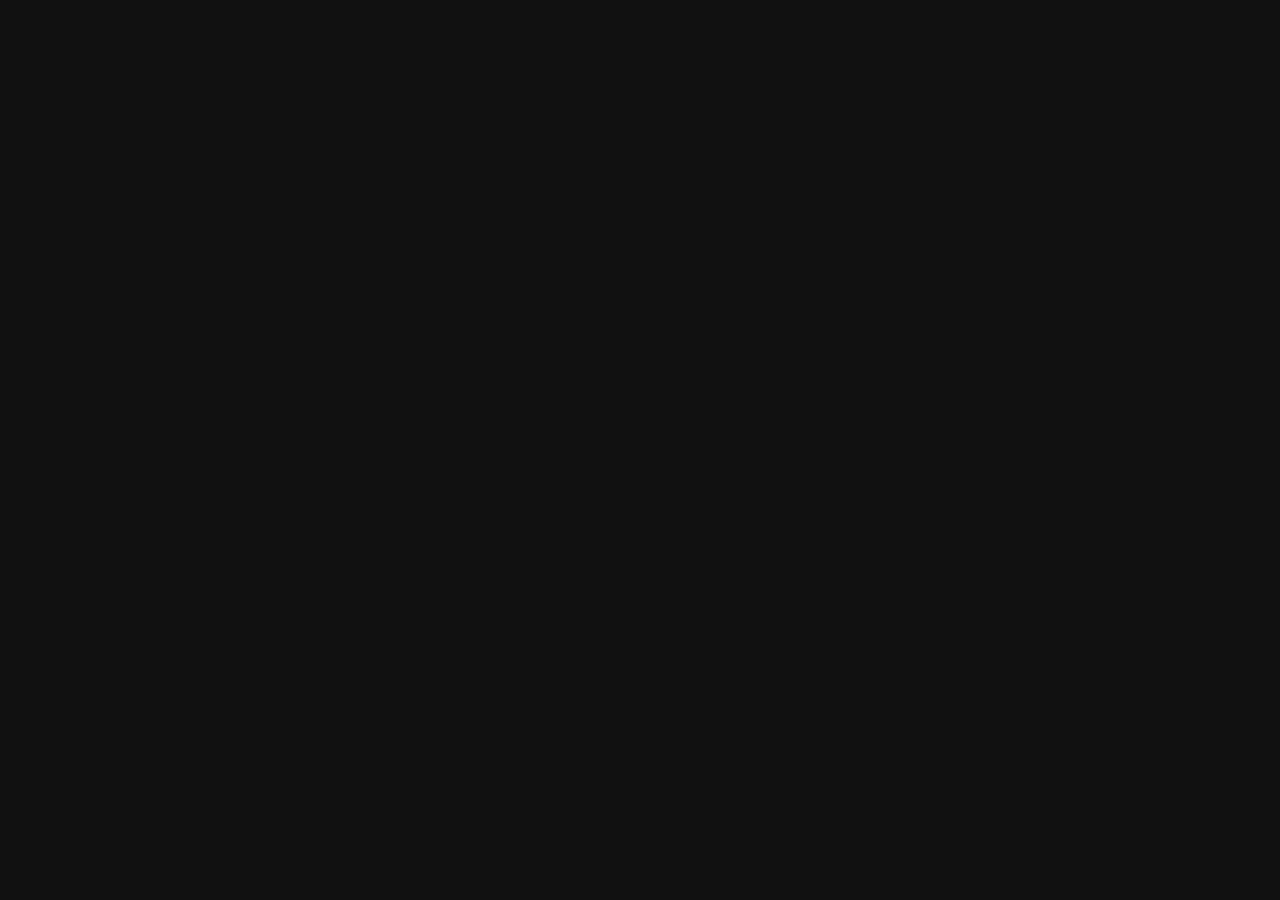
==== privacy-policy.html @ acc77272 "feat: create CAN'T FORGET website" ====
<!DOCTYPE html>
<html lang="en">

<head>
    <meta charset="UTF-8">
    <meta name="viewport" content="width=device-width, initial-scale=1.0">

    <title>Privacy Policy — CAN'T FORGET!</title>

    <link rel="stylesheet" href="styles.css">
</head>

<body>
</body>

</html>
---- styles.css ----
* {
    box-sizing: border-box;
    margin: 0;
    padding: 0;
}

html,
body {
    width: 100%;
    min-height: 100%;
}

body {
    background: #111111;
    color: #ffffff;

    font-family:
        Inter,
        -apple-system,
        BlinkMacSystemFont,
        "Segoe UI",
        Helvetica,
        Arial,
        sans-serif;
}

a {
    color: inherit;
    text-decoration: none;
}

.home {
    min-height: 100dvh;

    display: flex;
    flex-direction: column;

    padding: 48px 64px 42px;
}

.center-content {
    flex: 1;

    display: flex;
    align-items: center;
    justify-content: center;
}

.qr-placeholder {
    width: 116px;
    height: 116px;

    border: 2px solid #ffffff;

    display: flex;
    align-items: center;
    justify-content: center;

    font-size: 14px;
    letter-spacing: 0.12em;
}

.footer {
    width: 100%;

    display: flex;
    align-items: center;
    justify-content: space-between;

    font-size: 16px;
}

.footer-contact {
    display: flex;
    align-items: center;
    gap: 28px;
}

.footer-link {
    opacity: 0.9;

    transition: opacity 160ms ease;
}

.footer-link:hover {
    opacity: 0.55;
}

.linkedin-link {
    width: 22px;
    height: 22px;

    display: flex;
    align-items: center;
    justify-content: center;

    opacity: 0.9;

    transition: opacity 160ms ease;
}

.linkedin-link:hover {
    opacity: 0.55;
}

.linkedin-link svg {
    width: 100%;
    height: 100%;
    fill: currentColor;
}

@media (max-width: 700px) {
    .home {
        padding: 32px 24px 28px;
    }

    .footer {
        align-items: flex-start;
        gap: 24px;

        font-size: 14px;
    }

    .footer-contact {
        gap: 16px;
    }
}
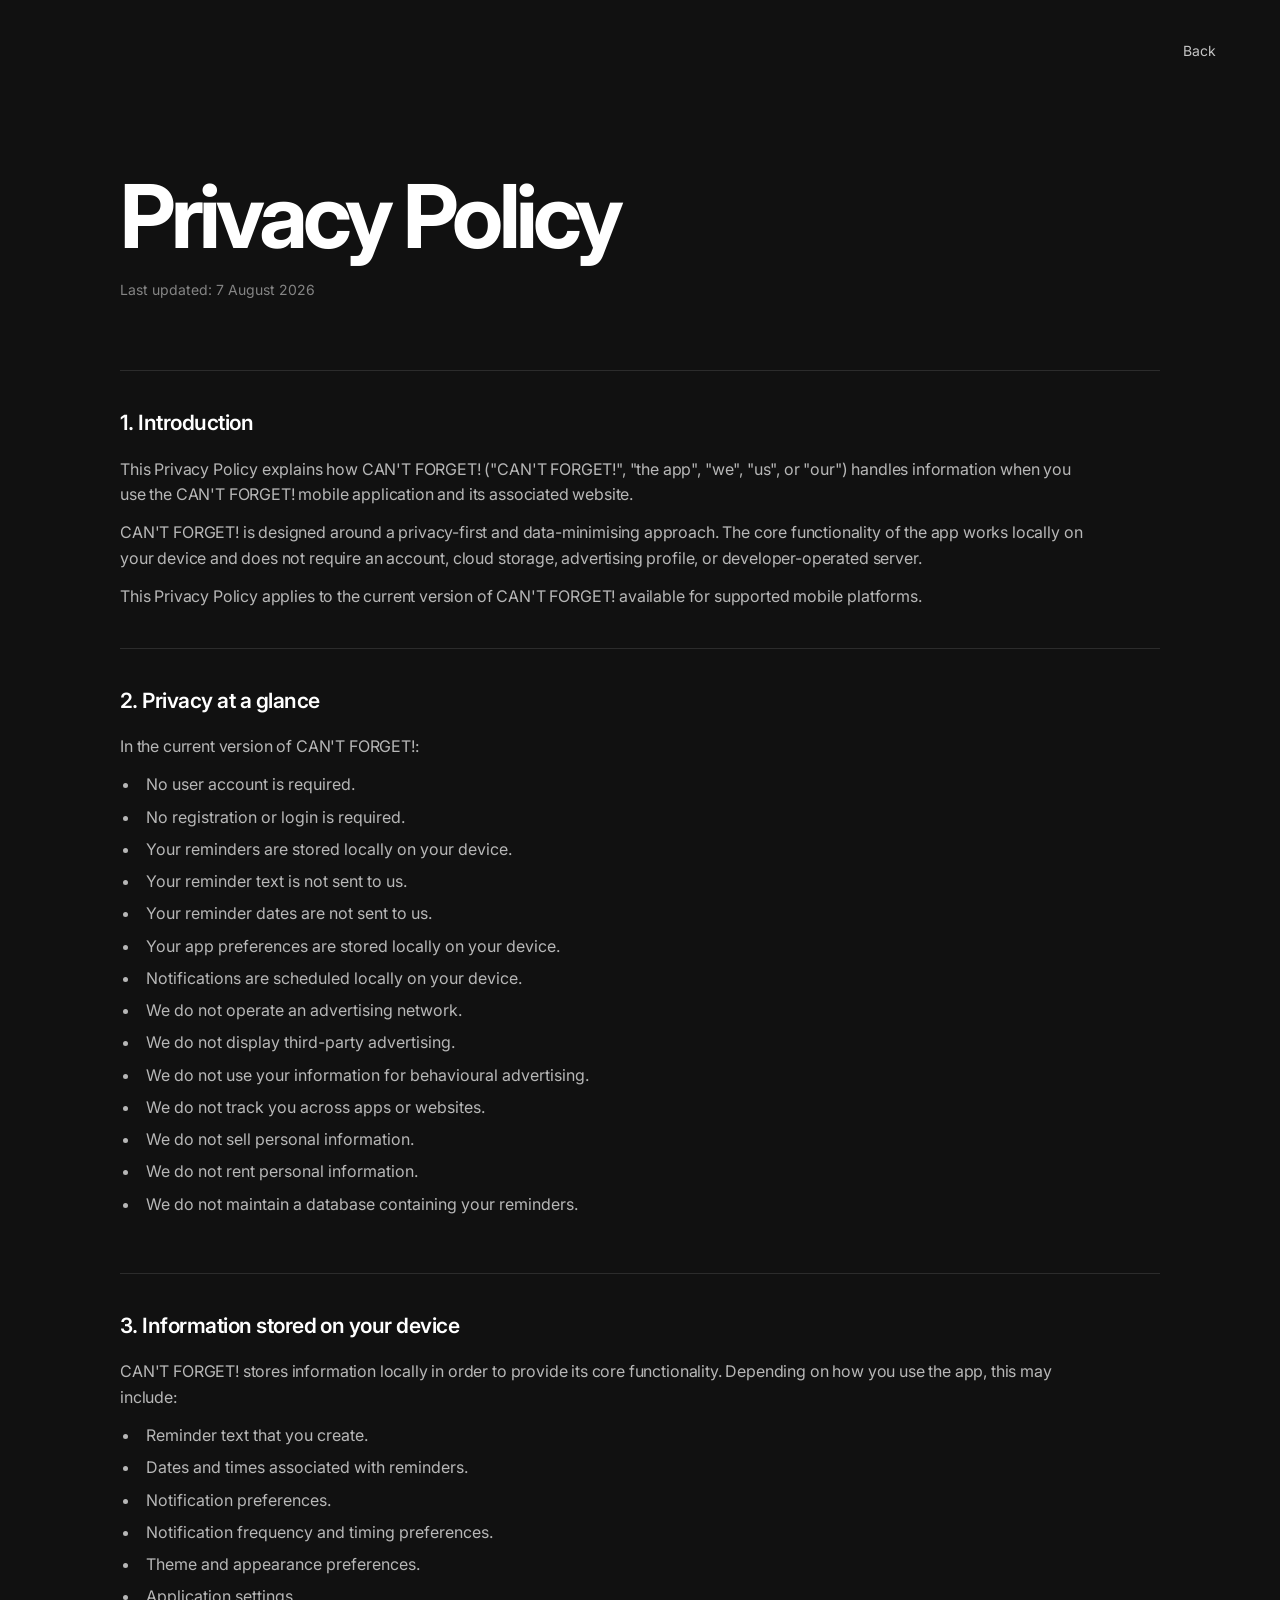
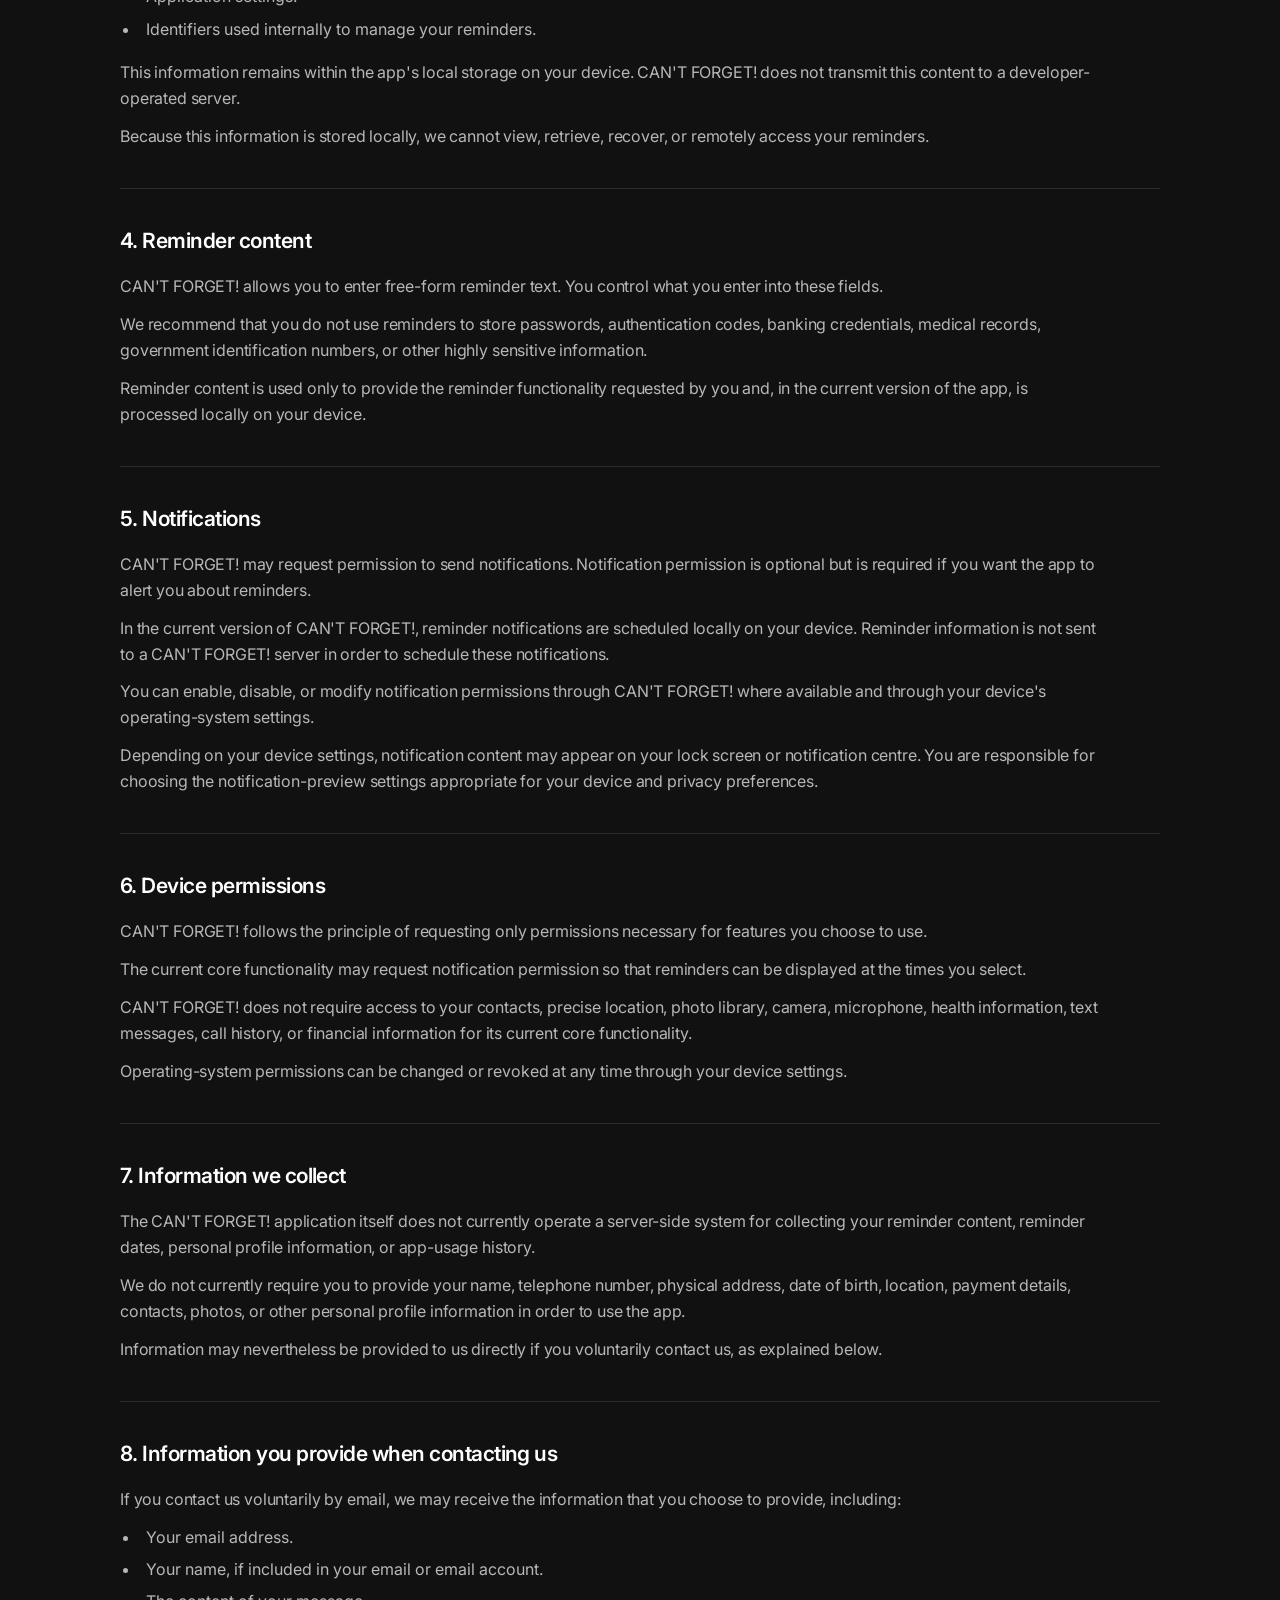
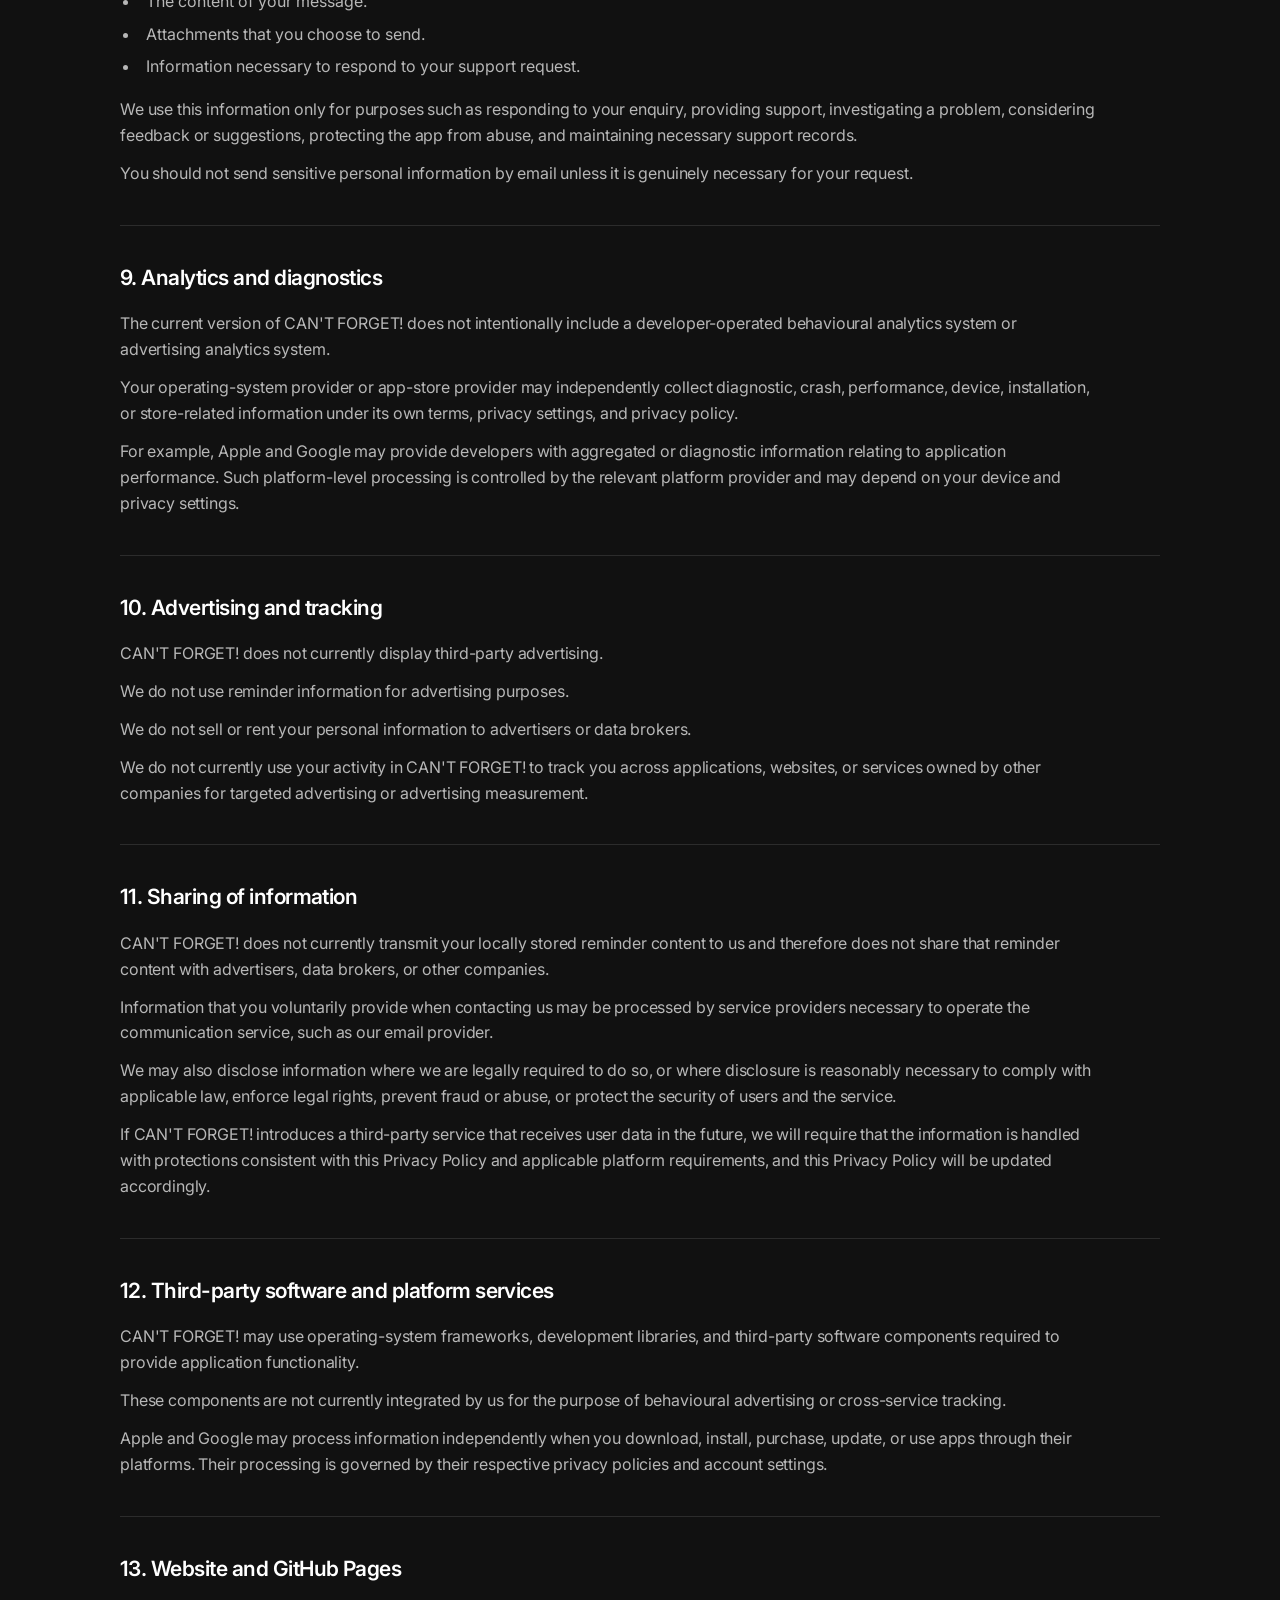
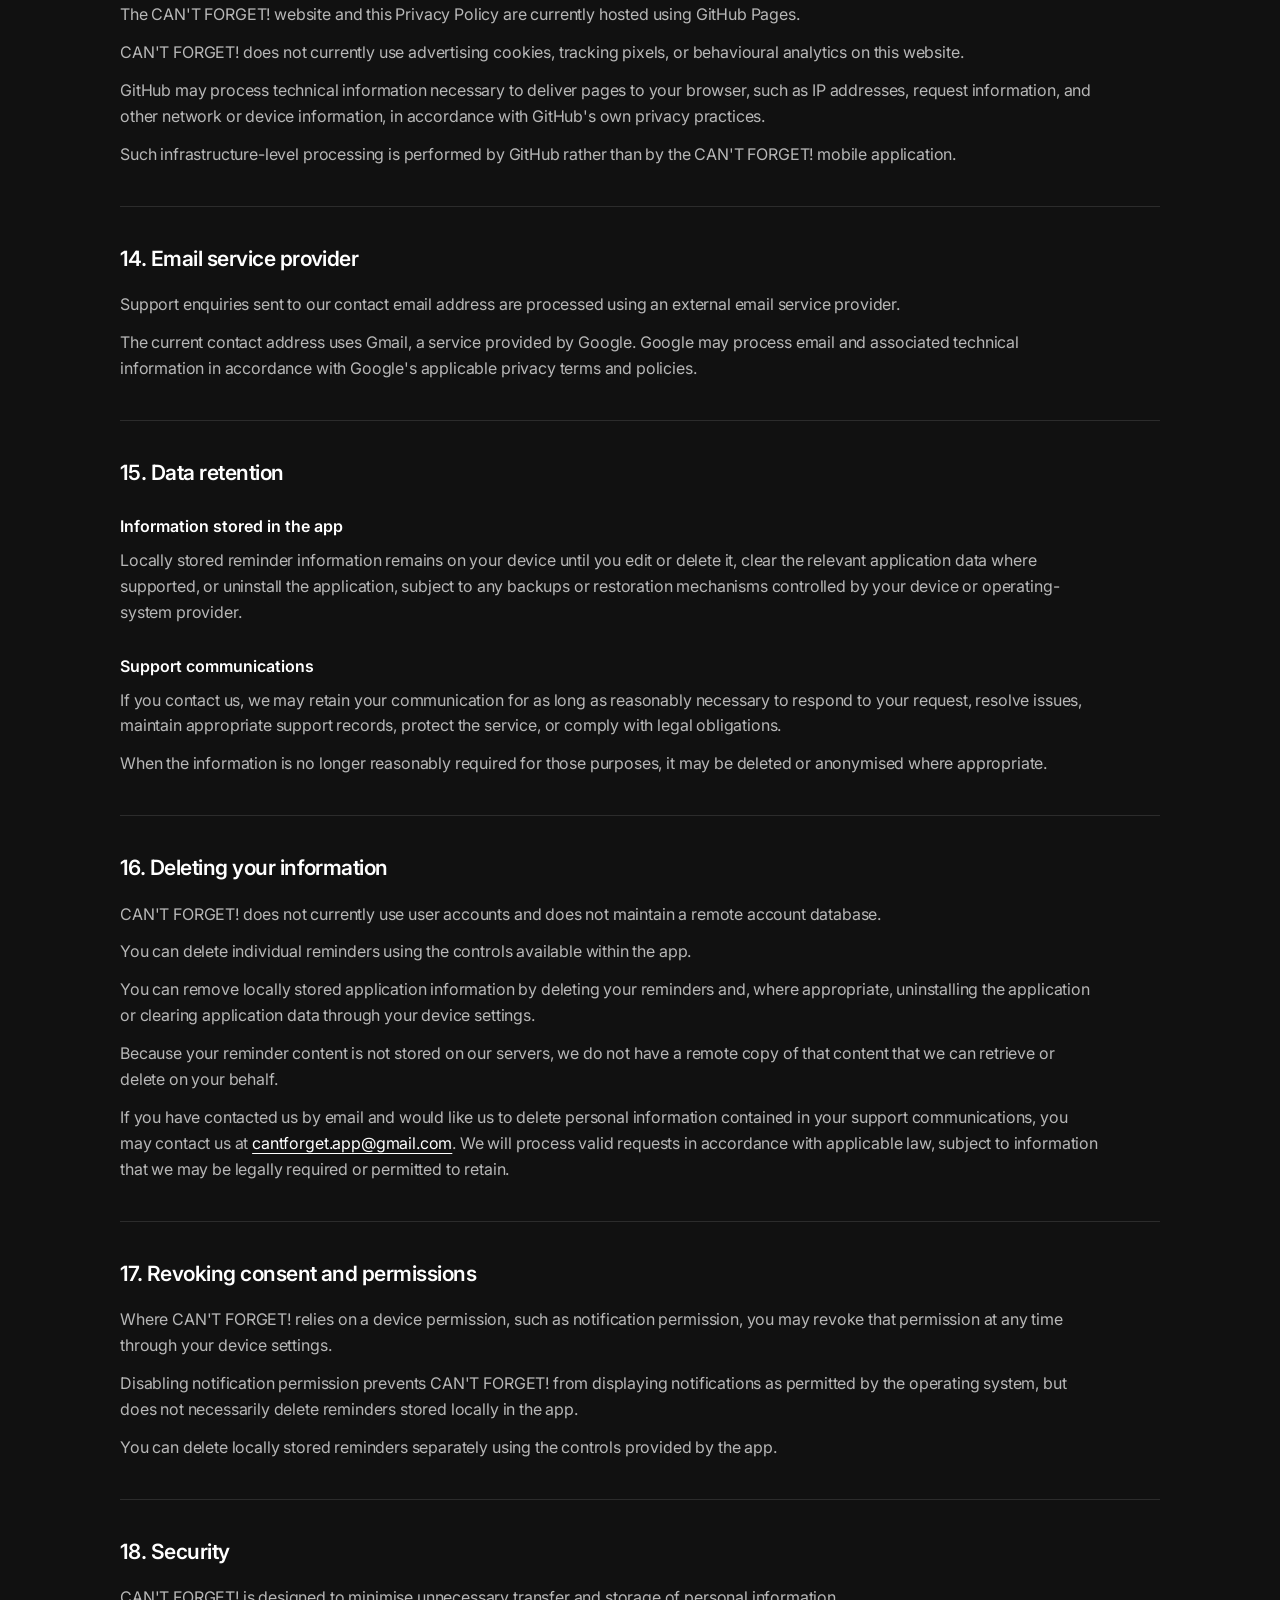
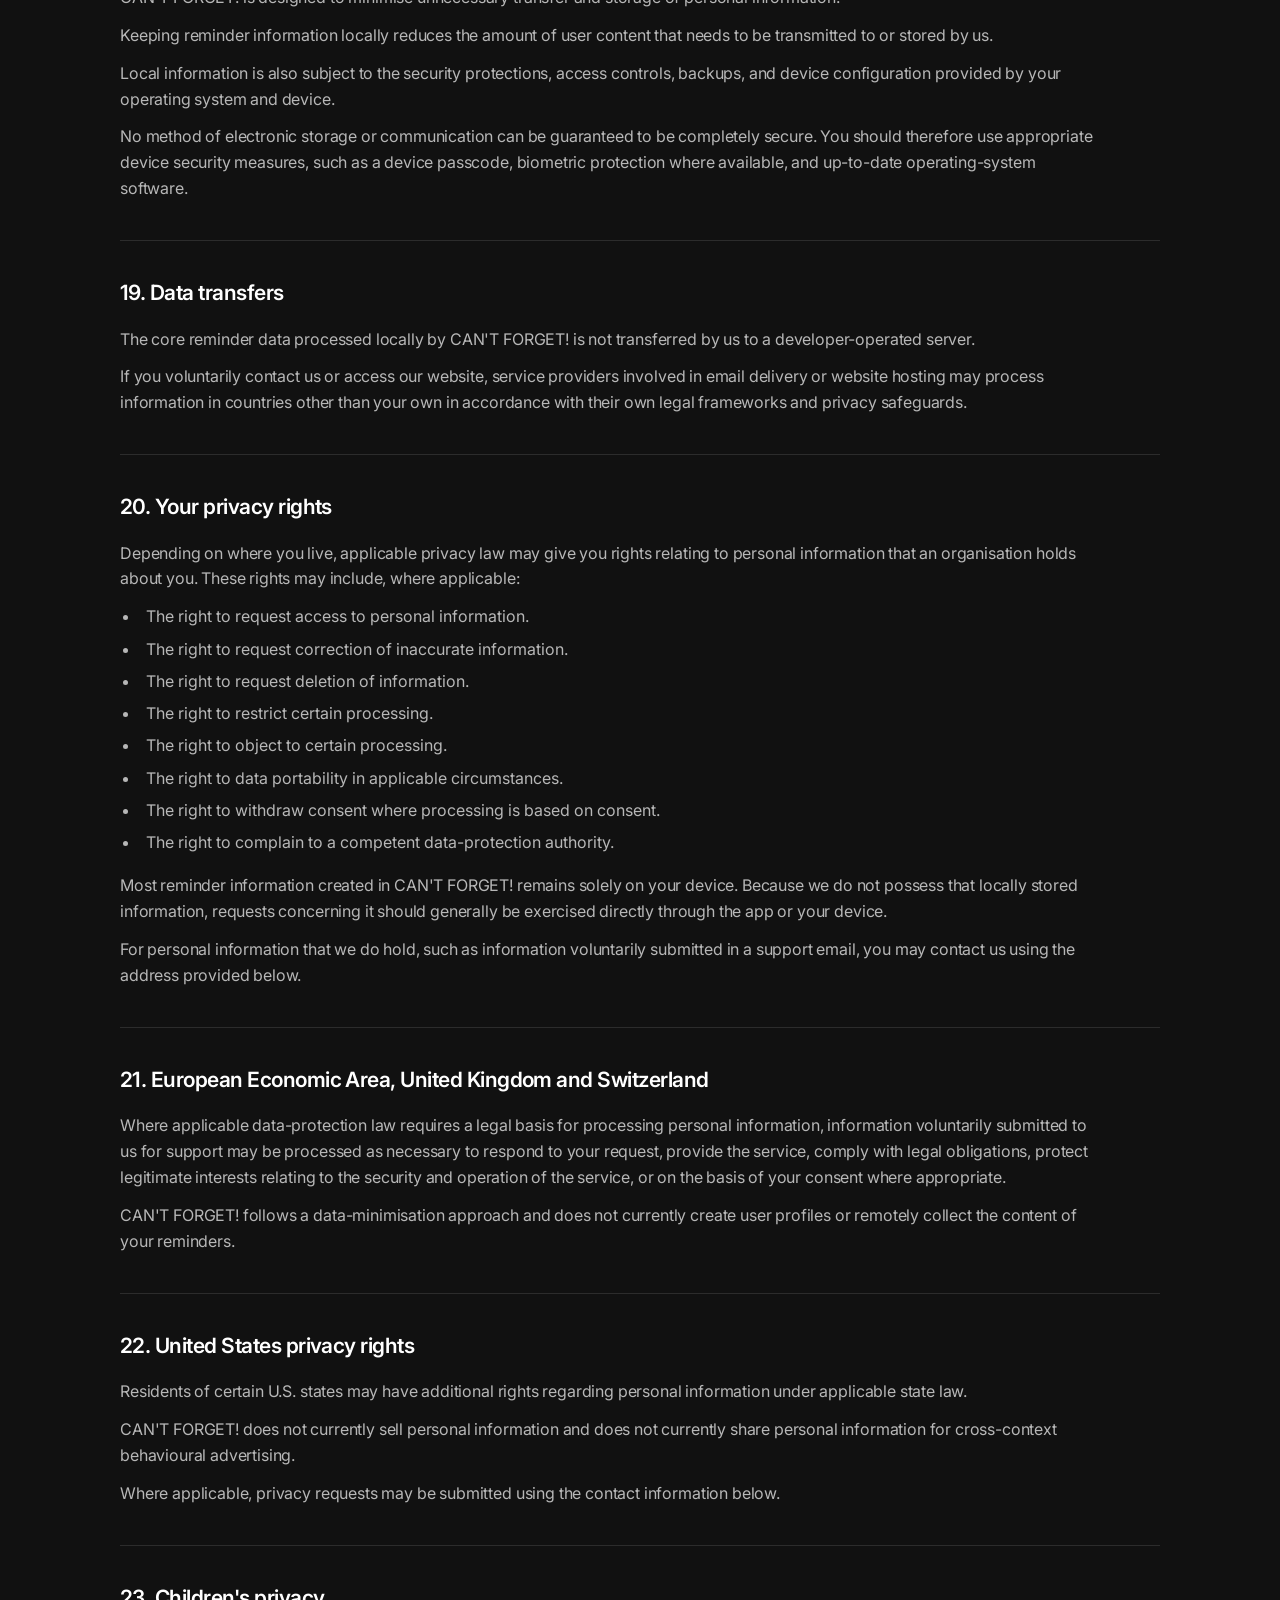
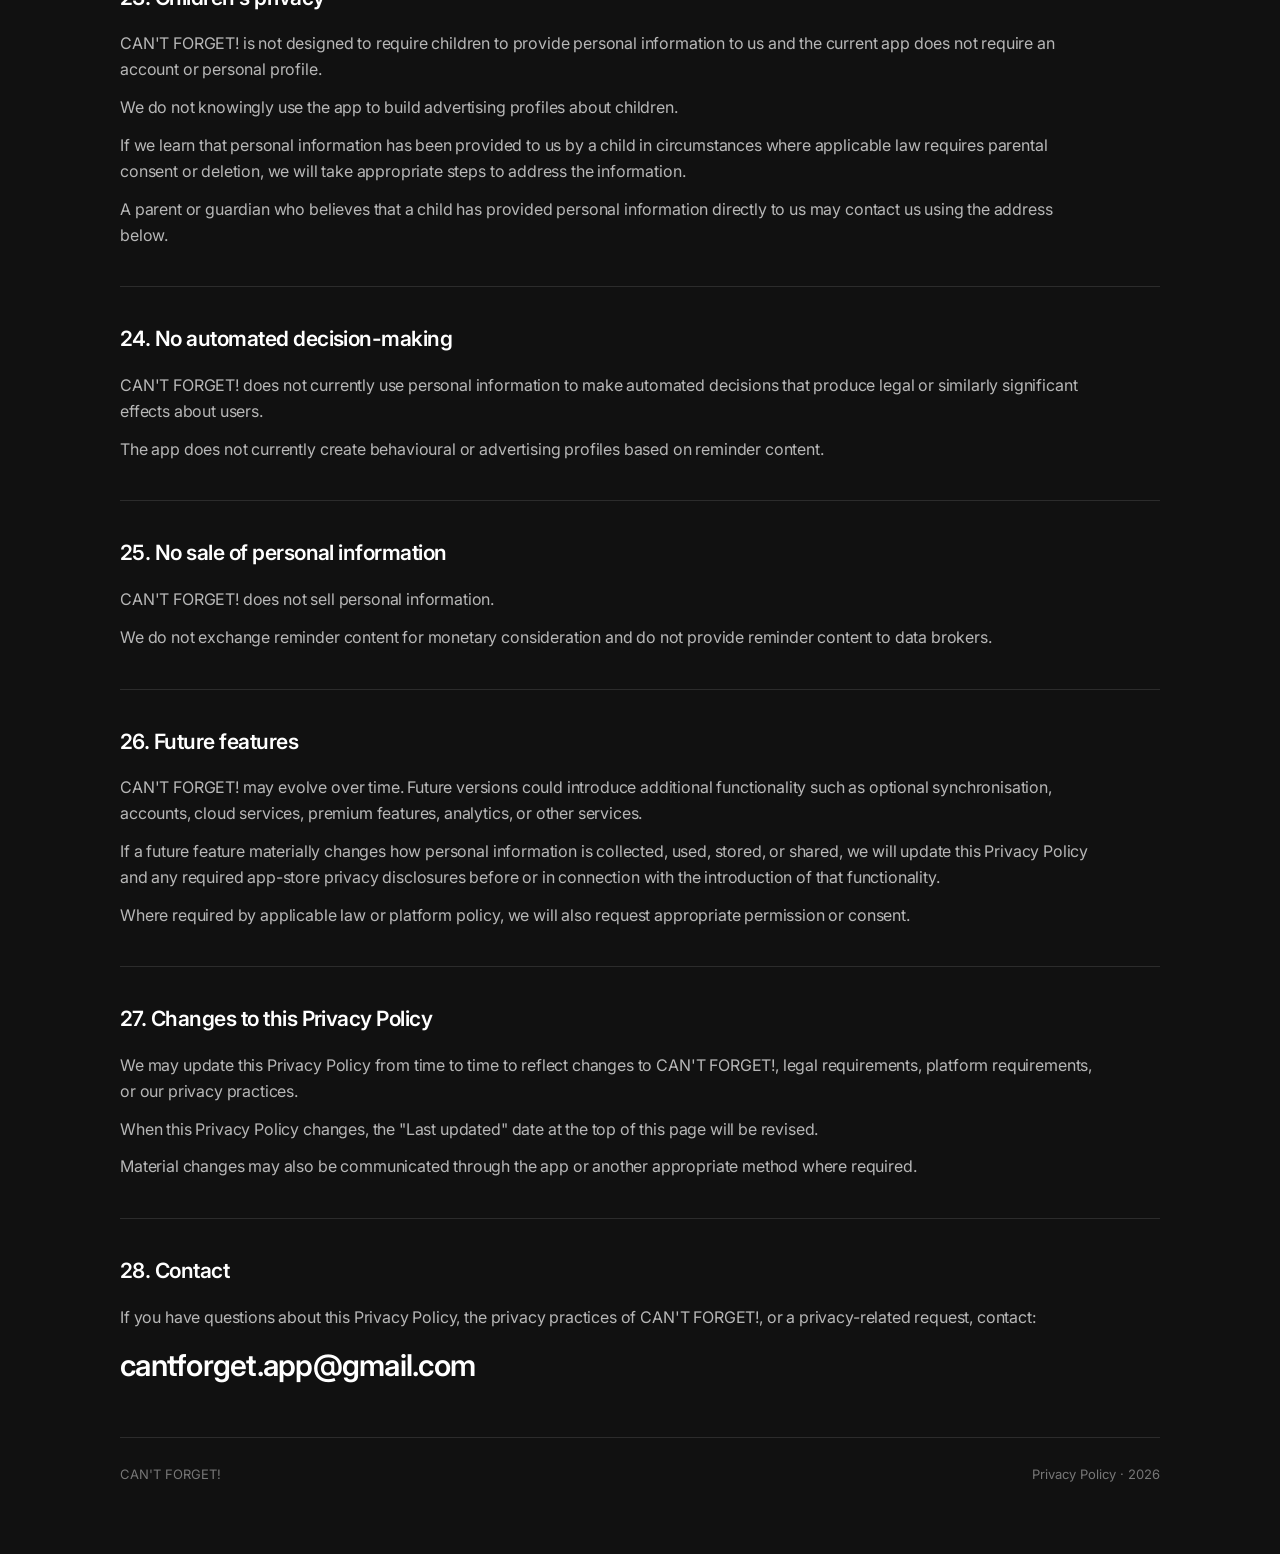
==== commit cca106a4: "feat: finalize website and privacy policy design" ====
--- a/privacy-policy.html
+++ b/privacy-policy.html
@@ -1,16 +1,768 @@
 <!DOCTYPE html>
 <html lang="en">
-
 <head>
-    <meta charset="UTF-8">
-    <meta name="viewport" content="width=device-width, initial-scale=1.0">
-
-    <title>Privacy Policy — CAN'T FORGET!</title>
-
-    <link rel="stylesheet" href="styles.css">
+  <meta charset="UTF-8">
+  <meta name="viewport" content="width=device-width, initial-scale=1.0">
+
+  <meta
+    name="description"
+    content="Privacy Policy for CAN'T FORGET!"
+  >
+
+  <title>Privacy Policy — CAN'T FORGET!</title>
+
+  <link rel="preconnect" href="https://fonts.googleapis.com">
+  <link rel="preconnect" href="https://fonts.gstatic.com" crossorigin>
+  <link
+    href="https://fonts.googleapis.com/css2?family=Inter:wght@400;500;600;700;800&display=swap"
+    rel="stylesheet"
+  >
+
+  <link rel="stylesheet" href="styles.css">
 </head>
 
-<body>
+<body class="privacy-body">
+
+  <header class="privacy-header">
+<a href="index.html" class="back-link">
+      Back
+    </a>
+  </header>
+
+  <main class="privacy-page">
+
+    <header class="privacy-title">
+<h1>Privacy Policy</h1>
+
+      <p class="last-updated">
+        Last updated: 7 August 2026
+      </p>
+    </header>
+
+
+    <section class="policy-section">
+      <h2>1. Introduction</h2>
+
+      <p>
+        This Privacy Policy explains how CAN'T FORGET! ("CAN'T FORGET!",
+        "the app", "we", "us", or "our") handles information when you
+        use the CAN'T FORGET! mobile application and its associated
+        website.
+      </p>
+
+      <p>
+        CAN'T FORGET! is designed around a privacy-first and
+        data-minimising approach. The core functionality of the app
+        works locally on your device and does not require an account,
+        cloud storage, advertising profile, or developer-operated
+        server.
+      </p>
+
+      <p>
+        This Privacy Policy applies to the current version of
+        CAN'T FORGET! available for supported mobile platforms.
+      </p>
+    </section>
+
+
+    <section class="policy-section">
+      <h2>2. Privacy at a glance</h2>
+
+      <p>
+        In the current version of CAN'T FORGET!:
+      </p>
+
+      <ul>
+        <li>No user account is required.</li>
+        <li>No registration or login is required.</li>
+        <li>Your reminders are stored locally on your device.</li>
+        <li>Your reminder text is not sent to us.</li>
+        <li>Your reminder dates are not sent to us.</li>
+        <li>Your app preferences are stored locally on your device.</li>
+        <li>Notifications are scheduled locally on your device.</li>
+        <li>We do not operate an advertising network.</li>
+        <li>We do not display third-party advertising.</li>
+        <li>We do not use your information for behavioural advertising.</li>
+        <li>We do not track you across apps or websites.</li>
+        <li>We do not sell personal information.</li>
+        <li>We do not rent personal information.</li>
+        <li>We do not maintain a database containing your reminders.</li>
+      </ul>
+    </section>
+
+
+    <section class="policy-section">
+      <h2>3. Information stored on your device</h2>
+
+      <p>
+        CAN'T FORGET! stores information locally in order to provide
+        its core functionality. Depending on how you use the app,
+        this may include:
+      </p>
+
+      <ul>
+        <li>Reminder text that you create.</li>
+        <li>Dates and times associated with reminders.</li>
+        <li>Notification preferences.</li>
+        <li>Notification frequency and timing preferences.</li>
+        <li>Theme and appearance preferences.</li>
+        <li>Application settings.</li>
+        <li>Identifiers used internally to manage your reminders.</li>
+      </ul>
+
+      <p>
+        This information remains within the app's local storage on
+        your device. CAN'T FORGET! does not transmit this content to
+        a developer-operated server.
+      </p>
+
+      <p>
+        Because this information is stored locally, we cannot view,
+        retrieve, recover, or remotely access your reminders.
+      </p>
+    </section>
+
+
+    <section class="policy-section">
+      <h2>4. Reminder content</h2>
+
+      <p>
+        CAN'T FORGET! allows you to enter free-form reminder text.
+        You control what you enter into these fields.
+      </p>
+
+      <p>
+        We recommend that you do not use reminders to store passwords,
+        authentication codes, banking credentials, medical records,
+        government identification numbers, or other highly sensitive
+        information.
+      </p>
+
+      <p>
+        Reminder content is used only to provide the reminder
+        functionality requested by you and, in the current version of
+        the app, is processed locally on your device.
+      </p>
+    </section>
+
+
+    <section class="policy-section">
+      <h2>5. Notifications</h2>
+
+      <p>
+        CAN'T FORGET! may request permission to send notifications.
+        Notification permission is optional but is required if you
+        want the app to alert you about reminders.
+      </p>
+
+      <p>
+        In the current version of CAN'T FORGET!, reminder notifications
+        are scheduled locally on your device. Reminder information is
+        not sent to a CAN'T FORGET! server in order to schedule these
+        notifications.
+      </p>
+
+      <p>
+        You can enable, disable, or modify notification permissions
+        through CAN'T FORGET! where available and through your device's
+        operating-system settings.
+      </p>
+
+      <p>
+        Depending on your device settings, notification content may
+        appear on your lock screen or notification centre. You are
+        responsible for choosing the notification-preview settings
+        appropriate for your device and privacy preferences.
+      </p>
+    </section>
+
+
+    <section class="policy-section">
+      <h2>6. Device permissions</h2>
+
+      <p>
+        CAN'T FORGET! follows the principle of requesting only
+        permissions necessary for features you choose to use.
+      </p>
+
+      <p>
+        The current core functionality may request notification
+        permission so that reminders can be displayed at the times
+        you select.
+      </p>
+
+      <p>
+        CAN'T FORGET! does not require access to your contacts,
+        precise location, photo library, camera, microphone, health
+        information, text messages, call history, or financial
+        information for its current core functionality.
+      </p>
+
+      <p>
+        Operating-system permissions can be changed or revoked at
+        any time through your device settings.
+      </p>
+    </section>
+
+
+    <section class="policy-section">
+      <h2>7. Information we collect</h2>
+
+      <p>
+        The CAN'T FORGET! application itself does not currently
+        operate a server-side system for collecting your reminder
+        content, reminder dates, personal profile information, or
+        app-usage history.
+      </p>
+
+      <p>
+        We do not currently require you to provide your name,
+        telephone number, physical address, date of birth, location,
+        payment details, contacts, photos, or other personal profile
+        information in order to use the app.
+      </p>
+
+      <p>
+        Information may nevertheless be provided to us directly if
+        you voluntarily contact us, as explained below.
+      </p>
+    </section>
+
+
+    <section class="policy-section">
+      <h2>8. Information you provide when contacting us</h2>
+
+      <p>
+        If you contact us voluntarily by email, we may receive the
+        information that you choose to provide, including:
+      </p>
+
+      <ul>
+        <li>Your email address.</li>
+        <li>Your name, if included in your email or email account.</li>
+        <li>The content of your message.</li>
+        <li>Attachments that you choose to send.</li>
+        <li>Information necessary to respond to your support request.</li>
+      </ul>
+
+      <p>
+        We use this information only for purposes such as responding
+        to your enquiry, providing support, investigating a problem,
+        considering feedback or suggestions, protecting the app from
+        abuse, and maintaining necessary support records.
+      </p>
+
+      <p>
+        You should not send sensitive personal information by email
+        unless it is genuinely necessary for your request.
+      </p>
+    </section>
+
+
+    <section class="policy-section">
+      <h2>9. Analytics and diagnostics</h2>
+
+      <p>
+        The current version of CAN'T FORGET! does not intentionally
+        include a developer-operated behavioural analytics system or
+        advertising analytics system.
+      </p>
+
+      <p>
+        Your operating-system provider or app-store provider may
+        independently collect diagnostic, crash, performance, device,
+        installation, or store-related information under its own
+        terms, privacy settings, and privacy policy.
+      </p>
+
+      <p>
+        For example, Apple and Google may provide developers with
+        aggregated or diagnostic information relating to application
+        performance. Such platform-level processing is controlled by
+        the relevant platform provider and may depend on your device
+        and privacy settings.
+      </p>
+    </section>
+
+
+    <section class="policy-section">
+      <h2>10. Advertising and tracking</h2>
+
+      <p>
+        CAN'T FORGET! does not currently display third-party
+        advertising.
+      </p>
+
+      <p>
+        We do not use reminder information for advertising purposes.
+      </p>
+
+      <p>
+        We do not sell or rent your personal information to
+        advertisers or data brokers.
+      </p>
+
+      <p>
+        We do not currently use your activity in CAN'T FORGET! to
+        track you across applications, websites, or services owned by
+        other companies for targeted advertising or advertising
+        measurement.
+      </p>
+    </section>
+
+
+    <section class="policy-section">
+      <h2>11. Sharing of information</h2>
+
+      <p>
+        CAN'T FORGET! does not currently transmit your locally stored
+        reminder content to us and therefore does not share that
+        reminder content with advertisers, data brokers, or other
+        companies.
+      </p>
+
+      <p>
+        Information that you voluntarily provide when contacting us
+        may be processed by service providers necessary to operate
+        the communication service, such as our email provider.
+      </p>
+
+      <p>
+        We may also disclose information where we are legally required
+        to do so, or where disclosure is reasonably necessary to
+        comply with applicable law, enforce legal rights, prevent
+        fraud or abuse, or protect the security of users and the
+        service.
+      </p>
+
+      <p>
+        If CAN'T FORGET! introduces a third-party service that receives
+        user data in the future, we will require that the information
+        is handled with protections consistent with this Privacy Policy
+        and applicable platform requirements, and this Privacy Policy
+        will be updated accordingly.
+      </p>
+    </section>
+
+
+    <section class="policy-section">
+      <h2>12. Third-party software and platform services</h2>
+
+      <p>
+        CAN'T FORGET! may use operating-system frameworks,
+        development libraries, and third-party software components
+        required to provide application functionality.
+      </p>
+
+      <p>
+        These components are not currently integrated by us for the
+        purpose of behavioural advertising or cross-service tracking.
+      </p>
+
+      <p>
+        Apple and Google may process information independently when
+        you download, install, purchase, update, or use apps through
+        their platforms. Their processing is governed by their
+        respective privacy policies and account settings.
+      </p>
+    </section>
+
+
+    <section class="policy-section">
+      <h2>13. Website and GitHub Pages</h2>
+
+      <p>
+        The CAN'T FORGET! website and this Privacy Policy are currently
+        hosted using GitHub Pages.
+      </p>
+
+      <p>
+        CAN'T FORGET! does not currently use advertising cookies,
+        tracking pixels, or behavioural analytics on this website.
+      </p>
+
+      <p>
+        GitHub may process technical information necessary to deliver
+        pages to your browser, such as IP addresses, request
+        information, and other network or device information, in
+        accordance with GitHub's own privacy practices.
+      </p>
+
+      <p>
+        Such infrastructure-level processing is performed by GitHub
+        rather than by the CAN'T FORGET! mobile application.
+      </p>
+    </section>
+
+
+    <section class="policy-section">
+      <h2>14. Email service provider</h2>
+
+      <p>
+        Support enquiries sent to our contact email address are
+        processed using an external email service provider.
+      </p>
+
+      <p>
+        The current contact address uses Gmail, a service provided by
+        Google. Google may process email and associated technical
+        information in accordance with Google's applicable privacy
+        terms and policies.
+      </p>
+    </section>
+
+
+    <section class="policy-section">
+      <h2>15. Data retention</h2>
+
+      <h3>Information stored in the app</h3>
+
+      <p>
+        Locally stored reminder information remains on your device
+        until you edit or delete it, clear the relevant application
+        data where supported, or uninstall the application, subject
+        to any backups or restoration mechanisms controlled by your
+        device or operating-system provider.
+      </p>
+
+      <h3>Support communications</h3>
+
+      <p>
+        If you contact us, we may retain your communication for as
+        long as reasonably necessary to respond to your request,
+        resolve issues, maintain appropriate support records, protect
+        the service, or comply with legal obligations.
+      </p>
+
+      <p>
+        When the information is no longer reasonably required for
+        those purposes, it may be deleted or anonymised where
+        appropriate.
+      </p>
+    </section>
+
+
+    <section class="policy-section">
+      <h2>16. Deleting your information</h2>
+
+      <p>
+        CAN'T FORGET! does not currently use user accounts and does
+        not maintain a remote account database.
+      </p>
+
+      <p>
+        You can delete individual reminders using the controls
+        available within the app.
+      </p>
+
+      <p>
+        You can remove locally stored application information by
+        deleting your reminders and, where appropriate, uninstalling
+        the application or clearing application data through your
+        device settings.
+      </p>
+
+      <p>
+        Because your reminder content is not stored on our servers,
+        we do not have a remote copy of that content that we can
+        retrieve or delete on your behalf.
+      </p>
+
+      <p>
+        If you have contacted us by email and would like us to delete
+        personal information contained in your support communications,
+        you may contact us at
+        <a href="mailto:cantforget.app@gmail.com">cantforget.app@gmail.com</a>.
+        We will process valid requests in accordance with applicable
+        law, subject to information that we may be legally required
+        or permitted to retain.
+      </p>
+    </section>
+
+
+    <section class="policy-section">
+      <h2>17. Revoking consent and permissions</h2>
+
+      <p>
+        Where CAN'T FORGET! relies on a device permission, such as
+        notification permission, you may revoke that permission at
+        any time through your device settings.
+      </p>
+
+      <p>
+        Disabling notification permission prevents CAN'T FORGET! from
+        displaying notifications as permitted by the operating system,
+        but does not necessarily delete reminders stored locally in
+        the app.
+      </p>
+
+      <p>
+        You can delete locally stored reminders separately using the
+        controls provided by the app.
+      </p>
+    </section>
+
+
+    <section class="policy-section">
+      <h2>18. Security</h2>
+
+      <p>
+        CAN'T FORGET! is designed to minimise unnecessary transfer
+        and storage of personal information.
+      </p>
+
+      <p>
+        Keeping reminder information locally reduces the amount of
+        user content that needs to be transmitted to or stored by us.
+      </p>
+
+      <p>
+        Local information is also subject to the security protections,
+        access controls, backups, and device configuration provided by
+        your operating system and device.
+      </p>
+
+      <p>
+        No method of electronic storage or communication can be
+        guaranteed to be completely secure. You should therefore use
+        appropriate device security measures, such as a device
+        passcode, biometric protection where available, and
+        up-to-date operating-system software.
+      </p>
+    </section>
+
+
+    <section class="policy-section">
+      <h2>19. Data transfers</h2>
+
+      <p>
+        The core reminder data processed locally by CAN'T FORGET! is
+        not transferred by us to a developer-operated server.
+      </p>
+
+      <p>
+        If you voluntarily contact us or access our website, service
+        providers involved in email delivery or website hosting may
+        process information in countries other than your own in
+        accordance with their own legal frameworks and privacy
+        safeguards.
+      </p>
+    </section>
+
+
+    <section class="policy-section">
+      <h2>20. Your privacy rights</h2>
+
+      <p>
+        Depending on where you live, applicable privacy law may give
+        you rights relating to personal information that an
+        organisation holds about you. These rights may include, where
+        applicable:
+      </p>
+
+      <ul>
+        <li>The right to request access to personal information.</li>
+        <li>The right to request correction of inaccurate information.</li>
+        <li>The right to request deletion of information.</li>
+        <li>The right to restrict certain processing.</li>
+        <li>The right to object to certain processing.</li>
+        <li>The right to data portability in applicable circumstances.</li>
+        <li>The right to withdraw consent where processing is based on consent.</li>
+        <li>The right to complain to a competent data-protection authority.</li>
+      </ul>
+
+      <p>
+        Most reminder information created in CAN'T FORGET! remains
+        solely on your device. Because we do not possess that locally
+        stored information, requests concerning it should generally
+        be exercised directly through the app or your device.
+      </p>
+
+      <p>
+        For personal information that we do hold, such as information
+        voluntarily submitted in a support email, you may contact us
+        using the address provided below.
+      </p>
+    </section>
+
+
+    <section class="policy-section">
+      <h2>21. European Economic Area, United Kingdom and Switzerland</h2>
+
+      <p>
+        Where applicable data-protection law requires a legal basis
+        for processing personal information, information voluntarily
+        submitted to us for support may be processed as necessary to
+        respond to your request, provide the service, comply with
+        legal obligations, protect legitimate interests relating to
+        the security and operation of the service, or on the basis of
+        your consent where appropriate.
+      </p>
+
+      <p>
+        CAN'T FORGET! follows a data-minimisation approach and does
+        not currently create user profiles or remotely collect the
+        content of your reminders.
+      </p>
+    </section>
+
+
+    <section class="policy-section">
+      <h2>22. United States privacy rights</h2>
+
+      <p>
+        Residents of certain U.S. states may have additional rights
+        regarding personal information under applicable state law.
+      </p>
+
+      <p>
+        CAN'T FORGET! does not currently sell personal information
+        and does not currently share personal information for
+        cross-context behavioural advertising.
+      </p>
+
+      <p>
+        Where applicable, privacy requests may be submitted using the
+        contact information below.
+      </p>
+    </section>
+
+
+    <section class="policy-section">
+      <h2>23. Children's privacy</h2>
+
+      <p>
+        CAN'T FORGET! is not designed to require children to provide
+        personal information to us and the current app does not
+        require an account or personal profile.
+      </p>
+
+      <p>
+        We do not knowingly use the app to build advertising profiles
+        about children.
+      </p>
+
+      <p>
+        If we learn that personal information has been provided to us
+        by a child in circumstances where applicable law requires
+        parental consent or deletion, we will take appropriate steps
+        to address the information.
+      </p>
+
+      <p>
+        A parent or guardian who believes that a child has provided
+        personal information directly to us may contact us using the
+        address below.
+      </p>
+    </section>
+
+
+    <section class="policy-section">
+      <h2>24. No automated decision-making</h2>
+
+      <p>
+        CAN'T FORGET! does not currently use personal information to
+        make automated decisions that produce legal or similarly
+        significant effects about users.
+      </p>
+
+      <p>
+        The app does not currently create behavioural or advertising
+        profiles based on reminder content.
+      </p>
+    </section>
+
+
+    <section class="policy-section">
+      <h2>25. No sale of personal information</h2>
+
+      <p>
+        CAN'T FORGET! does not sell personal information.
+      </p>
+
+      <p>
+        We do not exchange reminder content for monetary
+        consideration and do not provide reminder content to data
+        brokers.
+      </p>
+    </section>
+
+
+    <section class="policy-section">
+      <h2>26. Future features</h2>
+
+      <p>
+        CAN'T FORGET! may evolve over time. Future versions could
+        introduce additional functionality such as optional
+        synchronisation, accounts, cloud services, premium features,
+        analytics, or other services.
+      </p>
+
+      <p>
+        If a future feature materially changes how personal
+        information is collected, used, stored, or shared, we will
+        update this Privacy Policy and any required app-store privacy
+        disclosures before or in connection with the introduction of
+        that functionality.
+      </p>
+
+      <p>
+        Where required by applicable law or platform policy, we will
+        also request appropriate permission or consent.
+      </p>
+    </section>
+
+
+    <section class="policy-section">
+      <h2>27. Changes to this Privacy Policy</h2>
+
+      <p>
+        We may update this Privacy Policy from time to time to reflect
+        changes to CAN'T FORGET!, legal requirements, platform
+        requirements, or our privacy practices.
+      </p>
+
+      <p>
+        When this Privacy Policy changes, the "Last updated" date at
+        the top of this page will be revised.
+      </p>
+
+      <p>
+        Material changes may also be communicated through the app or
+        another appropriate method where required.
+      </p>
+    </section>
+
+
+    <section class="policy-section contact-section">
+      <h2>28. Contact</h2>
+
+      <p>
+        If you have questions about this Privacy Policy, the privacy
+        practices of CAN'T FORGET!, or a privacy-related request,
+        contact:
+      </p>
+
+      <a
+        class="privacy-email"
+        href="mailto:cantforget.app@gmail.com"
+      >
+        cantforget.app@gmail.com
+      </a>
+    </section>
+
+
+    <footer class="privacy-footer">
+      <a href="index.html">
+        CAN'T FORGET!
+      </a>
+
+      <span>
+        Privacy Policy · 2026
+      </span>
+    </footer>
+
+  </main>
+
 </body>
-
-</html>+</html>
--- a/styles.css
+++ b/styles.css
@@ -1,127 +1,374 @@
 * {
-    box-sizing: border-box;
-    margin: 0;
-    padding: 0;
+  box-sizing: border-box;
+  margin: 0;
+  padding: 0;
 }
 
 html,
 body {
-    width: 100%;
-    min-height: 100%;
+  width: 100%;
+  min-height: 100%;
 }
 
 body {
-    background: #111111;
-    color: #ffffff;
-
-    font-family:
-        Inter,
-        -apple-system,
-        BlinkMacSystemFont,
-        "Segoe UI",
-        Helvetica,
-        Arial,
-        sans-serif;
+  background: #111111;
+  color: #ffffff;
+
+  font-family: "Inter", sans-serif;
+
+  -webkit-font-smoothing: antialiased;
+  text-rendering: optimizeLegibility;
 }
 
 a {
-    color: inherit;
-    text-decoration: none;
-}
+  color: inherit;
+  text-decoration: none;
+}
+
+
+/* --------------------------------------------------
+   HOME
+-------------------------------------------------- */
 
 .home {
-    min-height: 100dvh;
-
-    display: flex;
+  min-height: 100dvh;
+
+  display: flex;
+  flex-direction: column;
+
+  padding: 48px 64px 42px;
+}
+
+.center-content {
+  flex: 1;
+
+  display: flex;
+  align-items: center;
+  justify-content: center;
+}
+
+.qr-placeholder {
+  width: 116px;
+  height: 116px;
+
+  border: 2px solid #ffffff;
+
+  display: flex;
+  align-items: center;
+  justify-content: center;
+
+  font-size: 14px;
+  font-weight: 500;
+  letter-spacing: 0.12em;
+}
+
+.footer {
+  width: 100%;
+
+  display: flex;
+  align-items: center;
+  justify-content: space-between;
+
+  font-size: 16px;
+}
+
+.footer-right {
+  display: flex;
+  align-items: center;
+  gap: 42px;
+}
+
+.footer-link {
+  font-weight: 400;
+  opacity: 0.9;
+
+  transition: opacity 160ms ease;
+}
+
+.footer-link:hover {
+  opacity: 0.55;
+}
+
+.linkedin-link {
+  width: 22px;
+  height: 22px;
+
+  display: flex;
+  align-items: center;
+  justify-content: center;
+
+  opacity: 0.9;
+
+  transition: opacity 160ms ease;
+}
+
+.linkedin-link:hover {
+  opacity: 0.55;
+}
+
+.linkedin-link svg {
+  width: 100%;
+  height: 100%;
+  fill: currentColor;
+}
+
+
+/* --------------------------------------------------
+   PRIVACY POLICY
+-------------------------------------------------- */
+
+.privacy-body {
+  background: #111111;
+  color: #ffffff;
+}
+
+.privacy-header {
+  width: 100%;
+
+  display: flex;
+  align-items: center;
+  justify-content: flex-end;
+
+  padding: 42px 64px;
+
+  font-size: 14px;
+}
+
+.back-link {
+  color: #c5c5c5;
+
+  font-weight: 400;
+
+  transition: color 160ms ease;
+}
+
+.back-link:hover {
+  color: #ffffff;
+}
+
+.privacy-page {
+  width: min(1040px, calc(100% - 96px));
+  margin: 0 auto;
+
+  padding: 72px 0 64px;
+}
+
+.privacy-title {
+  margin-bottom: 72px;
+}
+
+.privacy-title h1 {
+  max-width: 900px;
+
+  font-size: clamp(52px, 7vw, 88px);
+  font-weight: 700;
+  line-height: 0.98;
+
+  letter-spacing: -0.055em;
+}
+
+.last-updated {
+  margin-top: 22px;
+
+  color: #858585;
+
+  font-size: 14px;
+  font-weight: 400;
+}
+
+.policy-section {
+  padding: 38px 0;
+
+  border-top: 1px solid #2c2c2c;
+}
+
+.policy-section h2 {
+  margin-bottom: 20px;
+
+  color: #ffffff;
+
+  font-size: 21px;
+  font-weight: 600;
+  line-height: 1.3;
+
+  letter-spacing: -0.025em;
+}
+
+.policy-section h3 {
+  margin-top: 28px;
+  margin-bottom: 10px;
+
+  color: #ffffff;
+
+  font-size: 16px;
+  font-weight: 600;
+  line-height: 1.5;
+}
+
+.policy-section p {
+  max-width: 980px;
+
+  margin-bottom: 12px;
+
+  color: #b7b7b7;
+
+  font-size: 16px;
+  font-weight: 400;
+  line-height: 1.62;
+
+  letter-spacing: -0.01em;
+}
+
+.policy-section p:last-child {
+  margin-bottom: 0;
+}
+
+.policy-section ul {
+  max-width: 980px;
+
+  margin: 2px 0 18px 20px;
+
+  color: #b7b7b7;
+}
+
+.policy-section li {
+  margin-bottom: 7px;
+  padding-left: 6px;
+
+  font-size: 16px;
+  font-weight: 400;
+  line-height: 1.58;
+}
+
+.policy-section a {
+  color: #ffffff;
+
+  text-decoration: underline;
+  text-decoration-thickness: 1px;
+  text-underline-offset: 4px;
+}
+
+.policy-section a:hover {
+  opacity: 0.65;
+}
+
+.contact-section {
+  padding-bottom: 54px;
+}
+
+.privacy-email {
+  display: inline-block;
+
+  margin-top: 4px;
+
+  font-size: clamp(20px, 4vw, 30px);
+  font-weight: 600;
+
+  letter-spacing: -0.025em;
+
+  text-decoration: none !important;
+}
+
+.privacy-footer {
+  padding: 28px 0 8px;
+
+  border-top: 1px solid #2c2c2c;
+
+  display: flex;
+  align-items: center;
+  justify-content: space-between;
+
+  color: #777777;
+
+  font-size: 13px;
+}
+
+.privacy-footer a {
+  transition: color 160ms ease;
+}
+
+.privacy-footer a:hover {
+  color: #ffffff;
+}
+
+
+/* --------------------------------------------------
+   RESPONSIVE
+-------------------------------------------------- */
+
+@media (max-width: 700px) {
+  .home {
+    padding: 30px 24px 28px;
+  }
+
+  .footer {
+    align-items: center;
+
+    font-size: 13px;
+  }
+
+  .footer-right {
+    gap: 18px;
+  }
+
+  .linkedin-link {
+    width: 20px;
+    height: 20px;
+  }
+
+  .privacy-header {
+    padding: 28px 24px;
+  }
+
+  .privacy-page {
+    width: calc(100% - 48px);
+
+    padding-top: 48px;
+    padding-bottom: 44px;
+  }
+
+  .privacy-title {
+    margin-bottom: 56px;
+  }
+
+  .privacy-title h1 {
+    font-size: 50px;
+    font-weight: 700;
+  }
+
+  .last-updated {
+    margin-top: 18px;
+  }
+
+  .policy-section {
+    padding: 32px 0;
+  }
+
+  .policy-section h2 {
+    margin-bottom: 16px;
+
+    font-size: 19px;
+  }
+
+  .policy-section p,
+  .policy-section li {
+    font-size: 15px;
+  }
+
+  .privacy-footer {
+    align-items: flex-start;
+    gap: 24px;
+  }
+}
+
+@media (max-width: 520px) {
+  .footer {
+    align-items: flex-end;
+  }
+
+  .footer-right {
     flex-direction: column;
-
-    padding: 48px 64px 42px;
-}
-
-.center-content {
-    flex: 1;
-
-    display: flex;
-    align-items: center;
-    justify-content: center;
-}
-
-.qr-placeholder {
-    width: 116px;
-    height: 116px;
-
-    border: 2px solid #ffffff;
-
-    display: flex;
-    align-items: center;
-    justify-content: center;
-
-    font-size: 14px;
-    letter-spacing: 0.12em;
-}
-
-.footer {
-    width: 100%;
-
-    display: flex;
-    align-items: center;
-    justify-content: space-between;
-
-    font-size: 16px;
-}
-
-.footer-contact {
-    display: flex;
-    align-items: center;
-    gap: 28px;
-}
-
-.footer-link {
-    opacity: 0.9;
-
-    transition: opacity 160ms ease;
-}
-
-.footer-link:hover {
-    opacity: 0.55;
-}
-
-.linkedin-link {
-    width: 22px;
-    height: 22px;
-
-    display: flex;
-    align-items: center;
-    justify-content: center;
-
-    opacity: 0.9;
-
-    transition: opacity 160ms ease;
-}
-
-.linkedin-link:hover {
-    opacity: 0.55;
-}
-
-.linkedin-link svg {
-    width: 100%;
-    height: 100%;
-    fill: currentColor;
-}
-
-@media (max-width: 700px) {
-    .home {
-        padding: 32px 24px 28px;
-    }
-
-    .footer {
-        align-items: flex-start;
-        gap: 24px;
-
-        font-size: 14px;
-    }
-
-    .footer-contact {
-        gap: 16px;
-    }
-}+    align-items: flex-end;
+    gap: 8px;
+  }
+}
